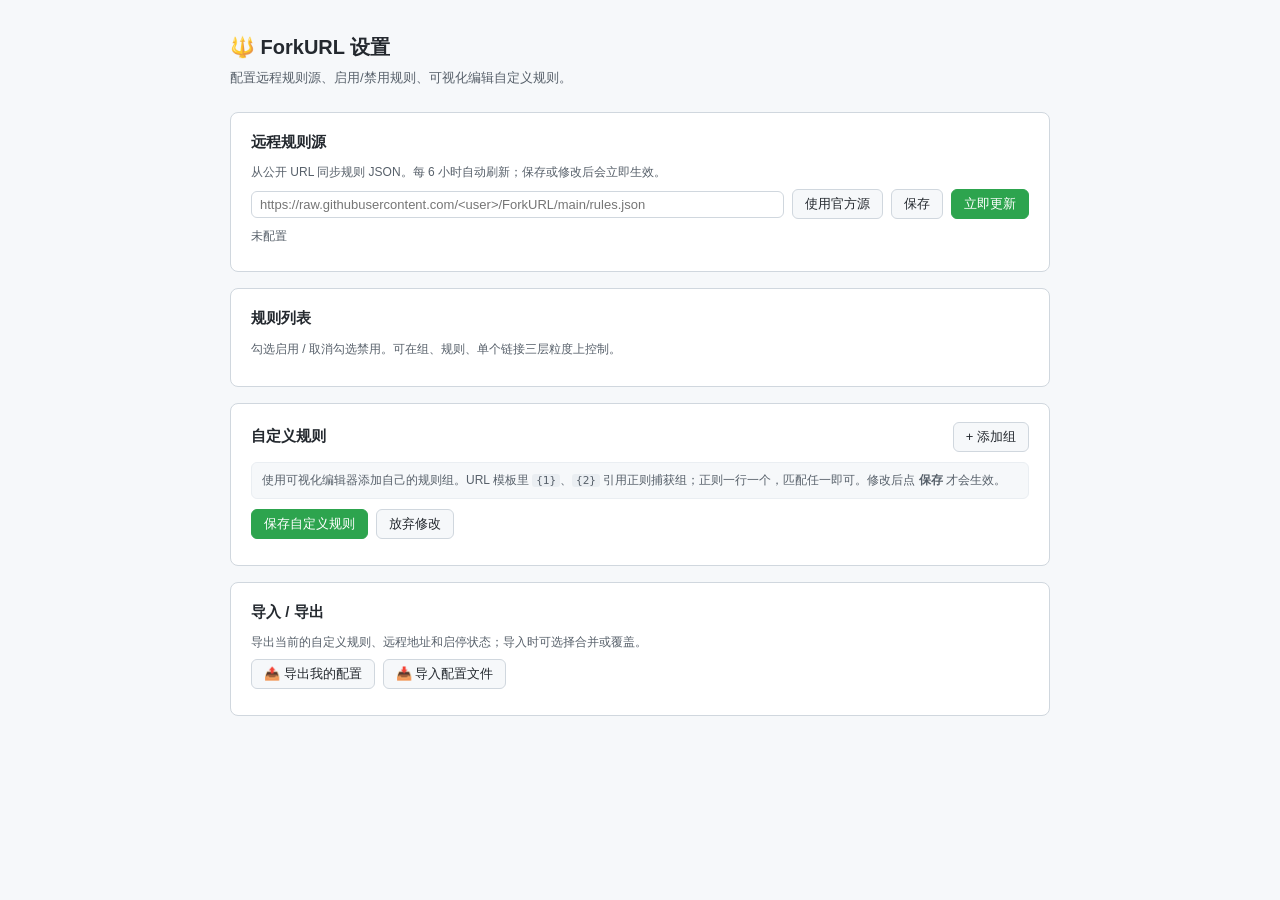
==== options.html @ ef034750 "Brand as ForkURL + bundled icon library + visual icon picker - Rebrand: extension name, popup/option" ====
<!DOCTYPE html>
<html lang="zh">
<head>
<meta charset="UTF-8">
<title>ForkURL · 设置</title>
<style>
  * { box-sizing: border-box; margin: 0; padding: 0; }
  body {
    font-family: -apple-system, BlinkMacSystemFont, 'Segoe UI', sans-serif;
    background: #f6f8fa;
    color: #24292f;
    padding: 32px 16px 80px;
    font-size: 14px;
    line-height: 1.5;
  }
  .wrap { max-width: 820px; margin: 0 auto; }
  h1 { font-size: 20px; margin-bottom: 6px; }
  .sub { color: #57606a; margin-bottom: 24px; font-size: 13px; }
  .card {
    background: #fff;
    border: 1px solid #d0d7de;
    border-radius: 8px;
    padding: 18px 20px;
    margin-bottom: 16px;
  }
  .card h2 { font-size: 15px; margin-bottom: 10px; display: flex; align-items: center; gap: 8px; }
  .card h2 .actions { margin-left: auto; display: flex; gap: 6px; }
  .row { display: flex; gap: 8px; align-items: center; margin-bottom: 8px; flex-wrap: wrap; }
  input[type=text], input[type=url], textarea, select {
    flex: 1;
    padding: 5px 8px;
    border: 1px solid #d0d7de;
    border-radius: 6px;
    font-size: 13px;
    font-family: inherit;
    background: #fff;
    color: #24292f;
    min-width: 0;
  }
  textarea { font-family: ui-monospace, SFMono-Regular, Menlo, monospace; font-size: 12px; min-height: 56px; resize: vertical; }
  button {
    padding: 5px 12px;
    border: 1px solid #d0d7de;
    background: #f6f8fa;
    border-radius: 6px;
    cursor: pointer;
    font-size: 13px;
    color: #24292f;
    white-space: nowrap;
  }
  button:hover { background: #eef0f2; }
  button.primary { background: #2da44e; border-color: #2da44e; color: white; }
  button.primary:hover { background: #2c974b; }
  button.subtle { background: transparent; border-color: transparent; color: #57606a; padding: 2px 6px; }
  button.subtle:hover { background: #eef0f2; color: #24292f; }
  button.danger { color: #cf222e; }
  button.danger:hover { background: #ffebe9; }
  .meta { font-size: 12px; color: #57606a; }
  .meta.error { color: #cf222e; }
  .meta.ok { color: #1a7f37; }

  details.group {
    border: 1px solid #d0d7de;
    border-radius: 6px;
    margin-bottom: 8px;
    background: #fff;
  }
  details.group > summary {
    padding: 8px 12px;
    cursor: pointer;
    font-weight: 600;
    list-style: none;
    display: flex;
    align-items: center;
    gap: 8px;
  }
  details.group > summary::-webkit-details-marker { display: none; }
  details.group > summary::before {
    content: '▸';
    font-size: 10px;
    color: #57606a;
    transition: transform .15s ease;
  }
  details.group[open] > summary::before { transform: rotate(90deg); }
  .group-body { padding: 6px 12px 12px 28px; border-top: 1px solid #eaeef2; }
  .rule { padding: 8px 0; border-bottom: 1px dashed #eaeef2; }
  .rule:last-child { border-bottom: none; }
  .rule-head { display: flex; align-items: center; gap: 8px; margin-bottom: 4px; }
  .rule-name { font-weight: 600; font-size: 13px; }
  .rule-pat { font-family: ui-monospace, monospace; font-size: 11px; color: #57606a; }
  .links { padding-left: 18px; display: flex; flex-direction: column; gap: 2px; }
  .link-row { display: flex; align-items: center; gap: 6px; font-size: 12px; }
  .link-row .desc { color: #57606a; font-size: 11px; }
  label.cb { display: inline-flex; align-items: center; gap: 4px; cursor: pointer; }
  .badge {
    display: inline-block; padding: 1px 6px; border-radius: 10px;
    background: #ddf4ff; color: #0969da; font-size: 11px;
  }

  /* Structured custom editor */
  .cgroup {
    border: 1px solid #d0d7de;
    border-radius: 8px;
    margin-bottom: 12px;
    background: #fafbfc;
  }
  .cgroup-head {
    display: flex; gap: 6px; align-items: center;
    padding: 8px 12px;
    border-bottom: 1px solid #eaeef2;
    background: #f6f8fa;
    border-radius: 8px 8px 0 0;
  }
  .cgroup-head input { background: #fff; }
  .cgroup-head .name-input { flex: 2; font-weight: 600; }
  .cgroup-head .id-input { flex: 1; font-family: ui-monospace, monospace; font-size: 12px; }
  .cgroup-body { padding: 8px 12px; }

  .crule {
    border: 1px solid #eaeef2;
    border-radius: 6px;
    padding: 8px 10px;
    margin-bottom: 8px;
    background: #fff;
  }
  .crule-head { display: flex; gap: 6px; align-items: center; margin-bottom: 6px; }
  .crule-head .name-input { flex: 2; font-weight: 600; }
  .crule-head .id-input { flex: 1; font-family: ui-monospace, monospace; font-size: 12px; }

  .field { display: flex; gap: 8px; align-items: flex-start; margin: 4px 0; }
  .field > label { width: 88px; padding-top: 4px; font-size: 12px; color: #57606a; flex-shrink: 0; }

  .clink {
    display: grid;
    grid-template-columns: 36px 110px 1fr 130px auto;
    gap: 6px;
    align-items: center;
    padding: 4px 0;
  }
  .clink input { padding: 4px 6px; font-size: 12px; }
  .clink .icon-input { text-align: center; }
  .clink .url-input { font-family: ui-monospace, monospace; }

  .empty-hint {
    padding: 16px;
    text-align: center;
    color: #57606a;
    font-size: 12px;
    border: 1px dashed #d0d7de;
    border-radius: 6px;
  }
  .help {
    font-size: 12px; color: #57606a; line-height: 1.6;
    background: #f6f8fa; border: 1px solid #eaeef2; border-radius: 6px;
    padding: 8px 10px; margin-bottom: 10px;
  }
  .help code { background: #eaeef2; padding: 0 4px; border-radius: 3px; font-size: 11px; }

  .icon-btn {
    display: inline-flex; align-items: center; justify-content: center;
    width: 32px; height: 28px;
    border: 1px solid #d0d7de; border-radius: 6px;
    background: #fff; cursor: pointer; padding: 0;
    font-size: 16px; line-height: 1;
  }
  .icon-btn:hover { border-color: #0969da; }
  .icon-btn svg { width: 16px; height: 16px; }
  .preview-icon { display: inline-flex; align-items: center; justify-content: center; width: 18px; }
  .preview-icon svg { width: 14px; height: 14px; }

  /* Icon picker modal */
  .ip-modal { position: fixed; inset: 0; display: none; z-index: 9999; }
  .ip-modal.open { display: block; }
  .ip-backdrop { position: absolute; inset: 0; background: rgba(0,0,0,0.4); }
  .ip-dialog {
    position: absolute; top: 50%; left: 50%; transform: translate(-50%,-50%);
    width: min(640px, 92vw); max-height: 80vh;
    background: #fff; border-radius: 10px; padding: 16px;
    display: flex; flex-direction: column; gap: 10px;
    box-shadow: 0 20px 60px rgba(0,0,0,0.25);
  }
  .ip-head { display: flex; justify-content: space-between; align-items: center; }
  .ip-close { border: none; background: transparent; font-size: 22px; cursor: pointer; color: #57606a; }
  .ip-tabs { display: flex; gap: 4px; }
  .ip-tab {
    padding: 4px 10px; border: 1px solid #d0d7de; border-radius: 16px;
    background: #f6f8fa; cursor: pointer; font-size: 12px;
  }
  .ip-tab.active { background: #0969da; color: white; border-color: #0969da; }
  .ip-search {
    padding: 7px 10px; border: 1px solid #d0d7de; border-radius: 6px;
    font-size: 13px; width: 100%;
  }
  .ip-grid {
    display: grid; grid-template-columns: repeat(auto-fill, minmax(72px, 1fr));
    gap: 6px; overflow-y: auto; flex: 1; padding: 4px; min-height: 200px;
  }
  .ip-cell {
    display: flex; flex-direction: column; align-items: center; gap: 4px;
    padding: 8px 4px; border: 1px solid transparent; border-radius: 6px;
    background: transparent; cursor: pointer; font-size: 10px; color: #57606a;
  }
  .ip-cell:hover { background: #f6f8fa; border-color: #d0d7de; color: #0969da; }
  .ip-cell-icon {
    font-size: 22px; height: 26px;
    display: inline-flex; align-items: center; justify-content: center;
  }
  .ip-cell-icon svg { width: 22px; height: 22px; }
  .ip-cell-label {
    max-width: 100%; overflow: hidden; text-overflow: ellipsis; white-space: nowrap;
  }
  .ip-foot {
    display: flex; justify-content: space-between; font-size: 11px; color: #57606a;
    border-top: 1px solid #eaeef2; padding-top: 8px;
  }
  .ip-foot a { color: #0969da; text-decoration: none; }
  .ip-custom-ok.primary {
    background: #2da44e; border-color: #2da44e; color: white;
  }

  @media (prefers-color-scheme: dark) {
    body { background: #0d1117; color: #c9d1d9; }
    .card, details.group, input, textarea, select, button { background: #161b22; border-color: #30363d; color: #c9d1d9; }
    button:hover { background: #21262d; }
    .group-body, .rule, .crule, .cgroup-head { border-color: #21262d; }
    .cgroup, .help { background: #0d1117; border-color: #30363d; }
    .cgroup-head { background: #161b22; }
    .crule { background: #161b22; }
    .meta, .desc, .rule-pat, summary::before, .field > label, .empty-hint, .help { color: #8b949e; }
    .help code { background: #21262d; }
    button.subtle:hover { background: #21262d; color: #c9d1d9; }
    .icon-btn { background: #161b22; border-color: #30363d; }
    .icon-btn:hover { border-color: #58a6ff; }
    .ip-dialog { background: #161b22; box-shadow: 0 20px 60px rgba(0,0,0,0.6); }
    .ip-tab { background: #0d1117; border-color: #30363d; color: #c9d1d9; }
    .ip-tab.active { background: #1f6feb; border-color: #1f6feb; }
    .ip-search { background: #0d1117; border-color: #30363d; color: #c9d1d9; }
    .ip-cell { color: #8b949e; }
    .ip-cell:hover { background: #21262d; border-color: #30363d; color: #58a6ff; }
    .ip-foot { border-top-color: #30363d; color: #8b949e; }
    .ip-foot a { color: #58a6ff; }
  }
</style>
</head>
<body>
<div class="wrap">
  <h1>🔱 ForkURL 设置</h1>
  <p class="sub">配置远程规则源、启用/禁用规则、可视化编辑自定义规则。</p>

  <div class="card">
    <h2>远程规则源</h2>
    <p class="meta" style="margin-bottom:8px">从公开 URL 同步规则 JSON。每 6 小时自动刷新；保存或修改后会立即生效。</p>
    <div class="row">
      <input id="remote-url" type="url" placeholder="https://raw.githubusercontent.com/<user>/ForkURL/main/rules.json">
      <button id="use-default-source">使用官方源</button>
      <button id="save-url">保存</button>
      <button id="refresh-url" class="primary">立即更新</button>
    </div>
    <div class="row">
      <span id="remote-status" class="meta">未配置</span>
    </div>
  </div>

  <div class="card">
    <h2>规则列表</h2>
    <p class="meta" style="margin-bottom:10px">勾选启用 / 取消勾选禁用。可在组、规则、单个链接三层粒度上控制。</p>
    <div id="rule-tree"></div>
  </div>

  <div class="card">
    <h2>
      自定义规则
      <span class="actions">
        <button id="add-group">+ 添加组</button>
      </span>
    </h2>
    <div class="help">
      使用可视化编辑器添加自己的规则组。URL 模板里 <code>{1}</code>、<code>{2}</code> 引用正则捕获组；正则一行一个，匹配任一即可。修改后点 <strong>保存</strong> 才会生效。
    </div>
    <div id="custom-editor"></div>
    <div class="row" style="margin-top:8px">
      <button id="save-custom" class="primary">保存自定义规则</button>
      <button id="reset-custom">放弃修改</button>
      <span id="custom-status" class="meta"></span>
    </div>
  </div>

  <div class="card">
    <h2>导入 / 导出</h2>
    <p class="meta" style="margin-bottom:8px">导出当前的自定义规则、远程地址和启停状态；导入时可选择合并或覆盖。</p>
    <div class="row">
      <button id="export-btn">📤 导出我的配置</button>
      <button id="import-btn">📥 导入配置文件</button>
      <input id="import-file" type="file" accept="application/json" style="display:none">
      <span id="io-status" class="meta"></span>
    </div>
  </div>
</div>
<script type="module" src="options.js"></script>
</body>
</html>
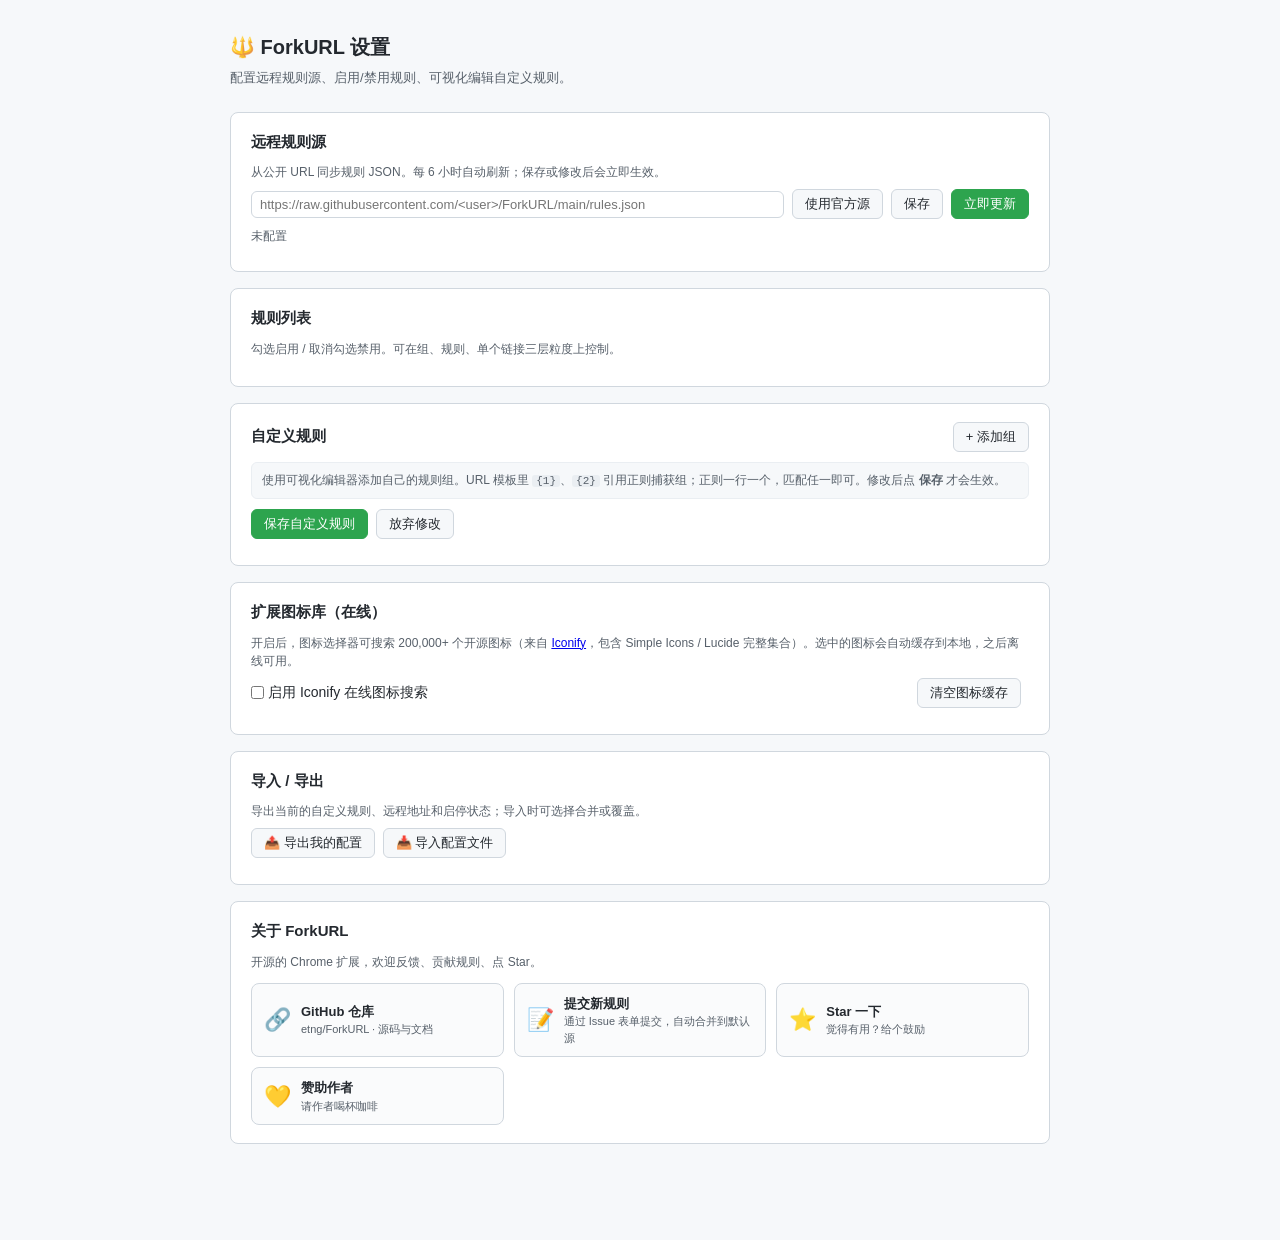
==== commit 7bf4314c: "Iconify online lib, issue-based rule submission, build script, new logo Icon system: - Bundled libra" ====
--- a/options.html
+++ b/options.html
@@ -155,6 +155,25 @@
     padding: 8px 10px; margin-bottom: 10px;
   }
   .help code { background: #eaeef2; padding: 0 4px; border-radius: 3px; font-size: 11px; }
+
+  .cta-row {
+    display: grid;
+    grid-template-columns: repeat(auto-fit, minmax(200px, 1fr));
+    gap: 10px;
+  }
+  .cta {
+    display: flex; align-items: center; gap: 10px;
+    padding: 10px 12px;
+    border: 1px solid #d0d7de; border-radius: 8px;
+    text-decoration: none; color: #24292f;
+    background: #fafbfc;
+    transition: border-color .15s, transform .1s;
+  }
+  .cta:hover { border-color: #0969da; transform: translateY(-1px); }
+  .cta-icon { font-size: 22px; flex-shrink: 0; }
+  .cta-text { display: flex; flex-direction: column; min-width: 0; }
+  .cta-text strong { font-size: 13px; }
+  .cta-text span { font-size: 11px; color: #57606a; }
 
   .icon-btn {
     display: inline-flex; align-items: center; justify-content: center;
@@ -239,6 +258,9 @@
     .ip-cell:hover { background: #21262d; border-color: #30363d; color: #58a6ff; }
     .ip-foot { border-top-color: #30363d; color: #8b949e; }
     .ip-foot a { color: #58a6ff; }
+    .cta { background: #0d1117; border-color: #30363d; color: #c9d1d9; }
+    .cta:hover { border-color: #58a6ff; }
+    .cta-text span { color: #8b949e; }
   }
 </style>
 </head>
@@ -286,6 +308,17 @@
   </div>
 
   <div class="card">
+    <h2>扩展图标库（在线）</h2>
+    <p class="meta" style="margin-bottom:8px">开启后，图标选择器可搜索 200,000+ 个开源图标（来自 <a href="https://iconify.design" target="_blank">Iconify</a>，包含 Simple Icons / Lucide 完整集合）。选中的图标会自动缓存到本地，之后离线可用。</p>
+    <div class="row">
+      <label class="cb"><input type="checkbox" id="ext-icons-toggle"> <span>启用 Iconify 在线图标搜索</span></label>
+      <span style="flex:1"></span>
+      <button id="clear-icon-cache">清空图标缓存</button>
+      <span id="icon-cache-meta" class="meta"></span>
+    </div>
+  </div>
+
+  <div class="card">
     <h2>导入 / 导出</h2>
     <p class="meta" style="margin-bottom:8px">导出当前的自定义规则、远程地址和启停状态；导入时可选择合并或覆盖。</p>
     <div class="row">
@@ -295,6 +328,29 @@
       <span id="io-status" class="meta"></span>
     </div>
   </div>
+
+  <div class="card cta-card">
+    <h2>关于 ForkURL</h2>
+    <p class="meta" style="margin-bottom:12px">开源的 Chrome 扩展，欢迎反馈、贡献规则、点 Star。</p>
+    <div class="cta-row">
+      <a class="cta" href="https://github.com/etng/ForkURL" target="_blank">
+        <span class="cta-icon">🔗</span>
+        <span class="cta-text"><strong>GitHub 仓库</strong><span>etng/ForkURL · 源码与文档</span></span>
+      </a>
+      <a class="cta" href="https://github.com/etng/ForkURL/issues/new?template=submit-rule.yml" target="_blank">
+        <span class="cta-icon">📝</span>
+        <span class="cta-text"><strong>提交新规则</strong><span>通过 Issue 表单提交，自动合并到默认源</span></span>
+      </a>
+      <a class="cta" href="https://github.com/etng/ForkURL" target="_blank" id="star-cta">
+        <span class="cta-icon">⭐</span>
+        <span class="cta-text"><strong>Star 一下</strong><span>觉得有用？给个鼓励</span></span>
+      </a>
+      <a class="cta" href="https://github.com/sponsors/etng" target="_blank">
+        <span class="cta-icon">💛</span>
+        <span class="cta-text"><strong>赞助作者</strong><span>请作者喝杯咖啡</span></span>
+      </a>
+    </div>
+  </div>
 </div>
 <script type="module" src="options.js"></script>
 </body>
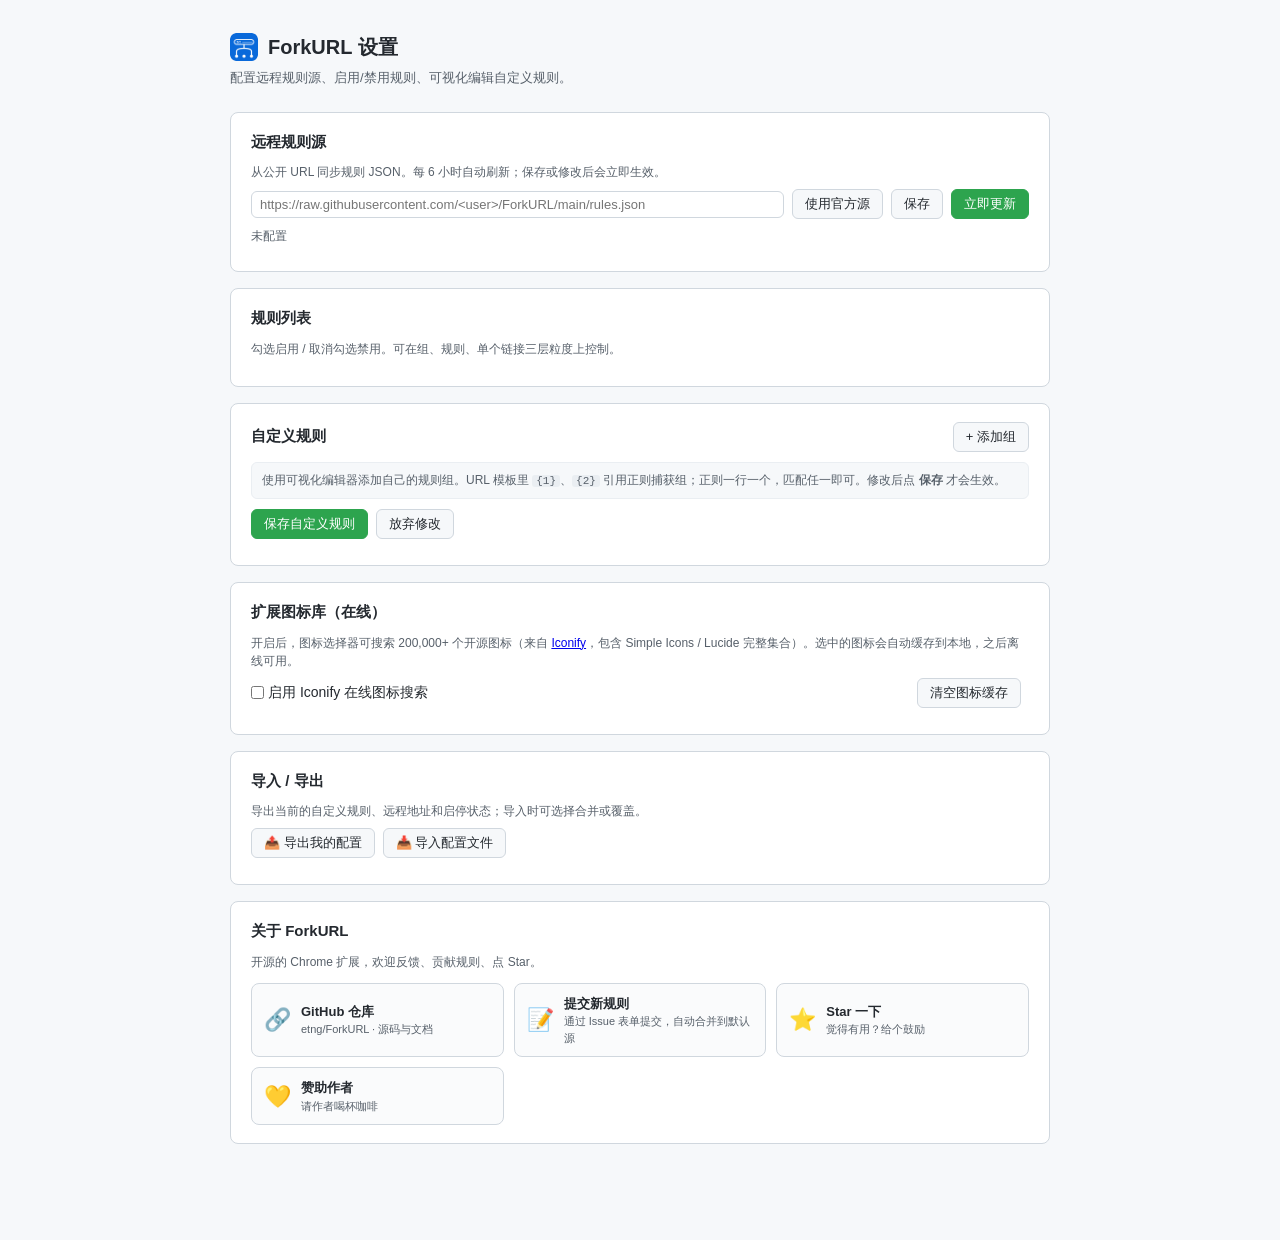
==== commit 4214aed6: "Use the toolbar icon as the in-extension brand mark Replaced the trident emoji (🔱) in the popup and " ====
--- a/options.html
+++ b/options.html
@@ -14,7 +14,8 @@
     line-height: 1.5;
   }
   .wrap { max-width: 820px; margin: 0 auto; }
-  h1 { font-size: 20px; margin-bottom: 6px; }
+  h1 { font-size: 20px; margin-bottom: 6px; display: flex; align-items: center; gap: 10px; }
+  .brand-icon { width: 28px; height: 28px; border-radius: 6px; }
   .sub { color: #57606a; margin-bottom: 24px; font-size: 13px; }
   .card {
     background: #fff;
@@ -123,7 +124,18 @@
     margin-bottom: 8px;
     background: #fff;
   }
-  .crule-head { display: flex; gap: 6px; align-items: center; margin-bottom: 6px; }
+  .crule-head { display: flex; gap: 6px; align-items: center; margin-bottom: 6px; flex-wrap: wrap; }
+  .rule-validator {
+    margin-top: 8px; padding: 8px 10px;
+    border: 1px dashed #d0d7de; border-radius: 6px;
+    background: #f6f8fa;
+  }
+  .rule-validator a { color: #0969da; text-decoration: none; }
+  .rule-validator a:hover { text-decoration: underline; }
+  @media (prefers-color-scheme: dark) {
+    .rule-validator { background: #0d1117; border-color: #30363d; }
+    .rule-validator a { color: #58a6ff; }
+  }
   .crule-head .name-input { flex: 2; font-weight: 600; }
   .crule-head .id-input { flex: 1; font-family: ui-monospace, monospace; font-size: 12px; }
 
@@ -266,7 +278,7 @@
 </head>
 <body>
 <div class="wrap">
-  <h1>🔱 ForkURL 设置</h1>
+  <h1><img src="icons/icon128.png" alt="" class="brand-icon"> ForkURL 设置</h1>
   <p class="sub">配置远程规则源、启用/禁用规则、可视化编辑自定义规则。</p>
 
   <div class="card">
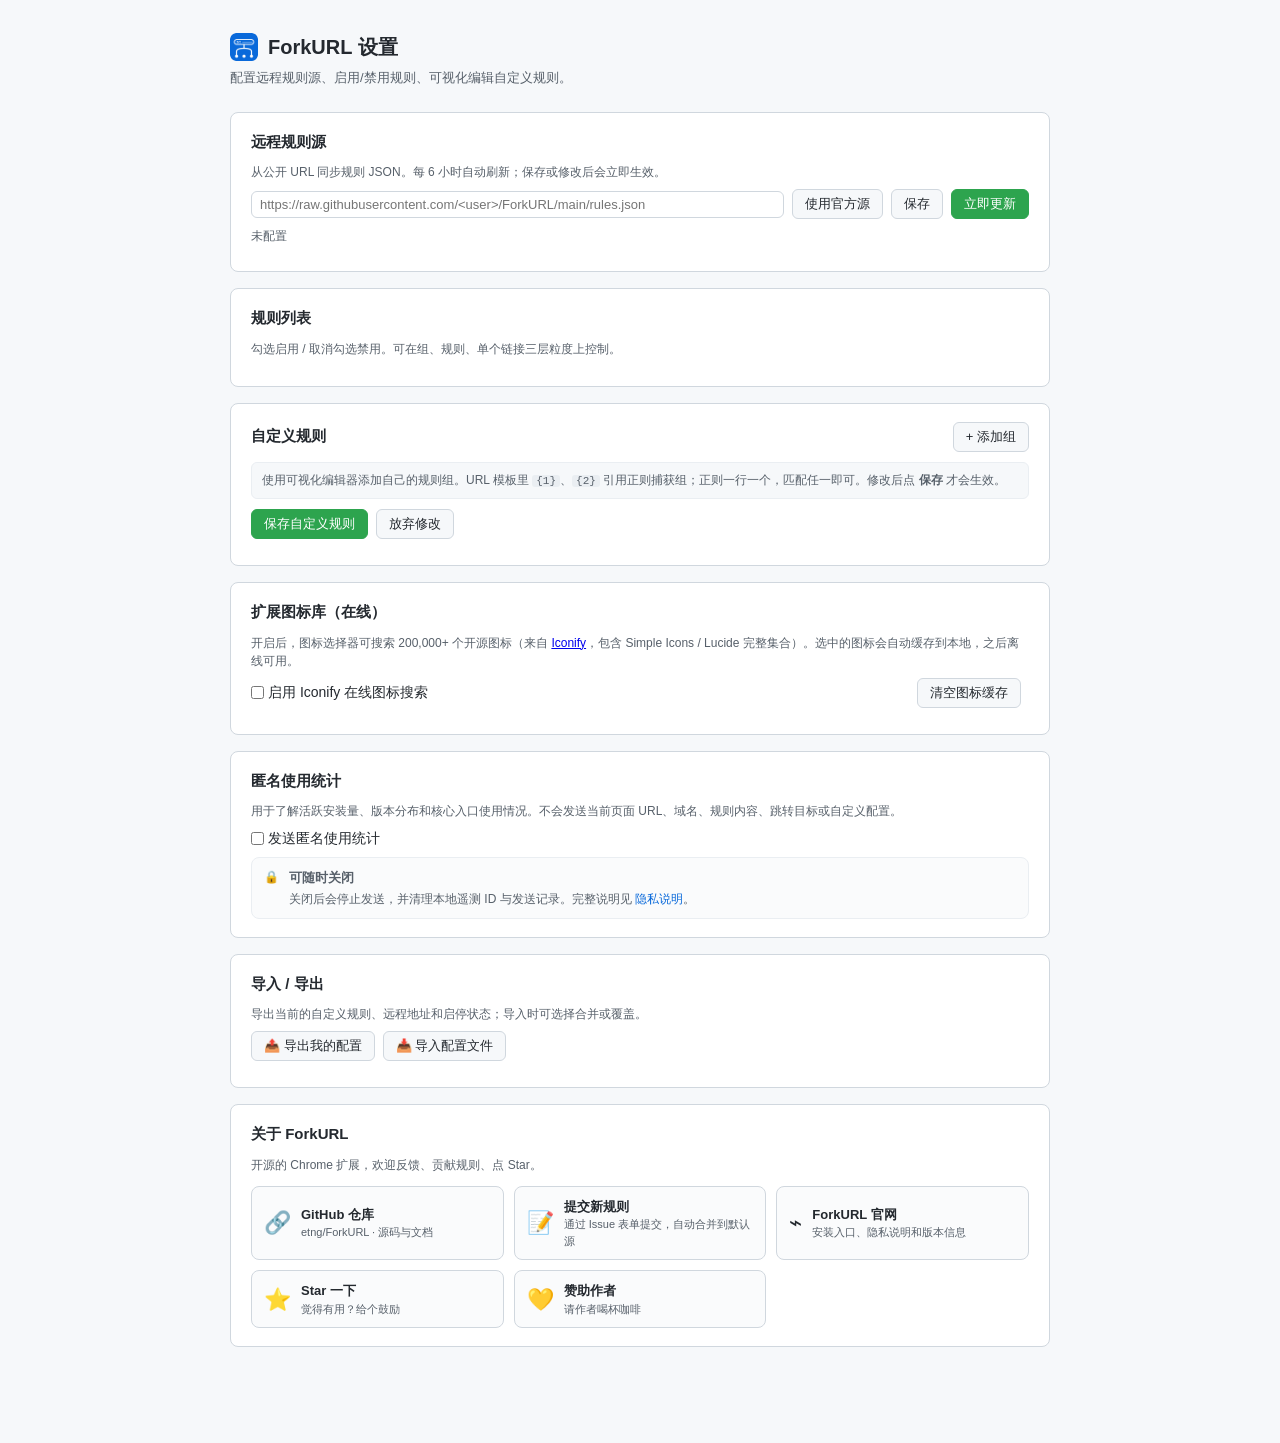
==== commit 114b12a5: "feat: ✨ add site telemetry and expanded default rules" ====
--- a/options.html
+++ b/options.html
@@ -186,6 +186,31 @@
   .cta-text { display: flex; flex-direction: column; min-width: 0; }
   .cta-text strong { font-size: 13px; }
   .cta-text span { font-size: 11px; color: #57606a; }
+
+  .privacy-note {
+    display: flex;
+    gap: 10px;
+    align-items: flex-start;
+    padding: 10px 12px;
+    border: 1px solid #eaeef2;
+    border-radius: 8px;
+    background: #fafbfc;
+  }
+  .privacy-note strong {
+    display: block;
+    margin-bottom: 2px;
+    font-size: 13px;
+  }
+  .privacy-note span {
+    display: block;
+    color: #57606a;
+    font-size: 12px;
+  }
+  .privacy-note a {
+    color: #0969da;
+    text-decoration: none;
+  }
+  .privacy-note a:hover { text-decoration: underline; }
 
   .icon-btn {
     display: inline-flex; align-items: center; justify-content: center;
@@ -273,6 +298,9 @@
     .cta { background: #0d1117; border-color: #30363d; color: #c9d1d9; }
     .cta:hover { border-color: #58a6ff; }
     .cta-text span { color: #8b949e; }
+    .privacy-note { background: #0d1117; border-color: #30363d; }
+    .privacy-note span { color: #8b949e; }
+    .privacy-note a { color: #58a6ff; }
   }
 </style>
 </head>
@@ -327,6 +355,22 @@
       <span style="flex:1"></span>
       <button id="clear-icon-cache">清空图标缓存</button>
       <span id="icon-cache-meta" class="meta"></span>
+    </div>
+  </div>
+
+  <div class="card">
+    <h2>匿名使用统计</h2>
+    <p class="meta" style="margin-bottom:8px">用于了解活跃安装量、版本分布和核心入口使用情况。不会发送当前页面 URL、域名、规则内容、跳转目标或自定义配置。</p>
+    <div class="row">
+      <label class="cb"><input type="checkbox" id="telemetry-toggle"> <span>发送匿名使用统计</span></label>
+      <span id="telemetry-status" class="meta"></span>
+    </div>
+    <div class="privacy-note">
+      <span aria-hidden="true">🔒</span>
+      <span>
+        <strong>可随时关闭</strong>
+        <span>关闭后会停止发送，并清理本地遥测 ID 与发送记录。完整说明见 <a href="https://forkurl.0o666.xyz/privacy.html" target="_blank" rel="noopener noreferrer">隐私说明</a>。</span>
+      </span>
     </div>
   </div>
 
@@ -353,6 +397,10 @@
         <span class="cta-icon">📝</span>
         <span class="cta-text"><strong>提交新规则</strong><span>通过 Issue 表单提交，自动合并到默认源</span></span>
       </a>
+      <a class="cta" href="https://forkurl.0o666.xyz/" target="_blank">
+        <span class="cta-icon">⌁</span>
+        <span class="cta-text"><strong>ForkURL 官网</strong><span>安装入口、隐私说明和版本信息</span></span>
+      </a>
       <a class="cta" href="https://github.com/etng/ForkURL" target="_blank" id="star-cta">
         <span class="cta-icon">⭐</span>
         <span class="cta-text"><strong>Star 一下</strong><span>觉得有用？给个鼓励</span></span>
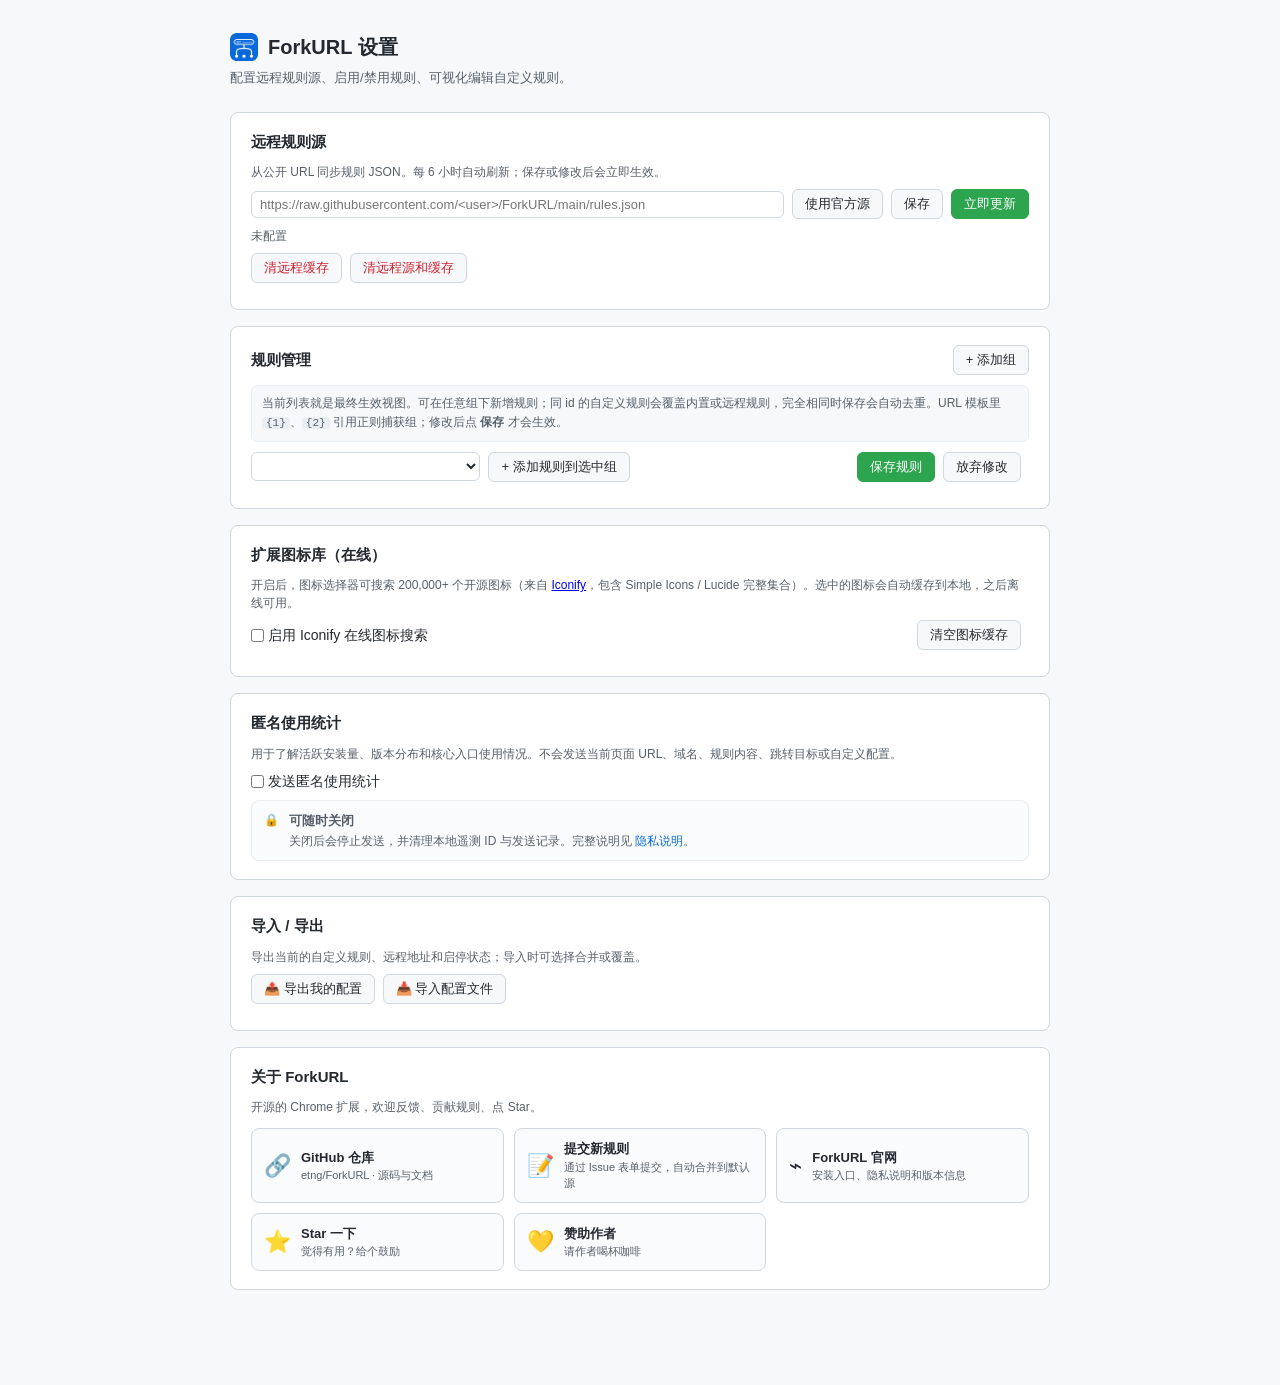
==== commit 26ec7d0f: "feat(rules): ✨ unify rule management and refresh defaults" ====
--- a/options.html
+++ b/options.html
@@ -38,6 +38,11 @@
     color: #24292f;
     min-width: 0;
   }
+  input:disabled {
+    color: #57606a;
+    background: #f6f8fa;
+    cursor: not-allowed;
+  }
   textarea { font-family: ui-monospace, SFMono-Regular, Menlo, monospace; font-size: 12px; min-height: 56px; resize: vertical; }
   button {
     padding: 5px 12px;
@@ -87,6 +92,7 @@
   .rule { padding: 8px 0; border-bottom: 1px dashed #eaeef2; }
   .rule:last-child { border-bottom: none; }
   .rule-head { display: flex; align-items: center; gap: 8px; margin-bottom: 4px; }
+  .rule-main { flex: 1; min-width: 0; display: flex; align-items: center; gap: 8px; flex-wrap: wrap; }
   .rule-name { font-weight: 600; font-size: 13px; }
   .rule-pat { font-family: ui-monospace, monospace; font-size: 11px; color: #57606a; }
   .links { padding-left: 18px; display: flex; flex-direction: column; gap: 2px; }
@@ -97,6 +103,19 @@
     display: inline-block; padding: 1px 6px; border-radius: 10px;
     background: #ddf4ff; color: #0969da; font-size: 11px;
   }
+  .source-badge {
+    display: inline-flex; align-items: center; flex-shrink: 0;
+    padding: 1px 7px; border-radius: 999px;
+    border: 1px solid #d0d7de;
+    background: #f6f8fa; color: #57606a;
+    font-size: 11px; font-weight: 500;
+  }
+  .source-badge.custom { border-color: #bf8700; background: #fff8c5; color: #7d4e00; }
+  .source-badge.modified { border-color: #2da44e; background: #dafbe1; color: #116329; }
+  .source-badge.draft { border-color: #0969da; background: #ddf4ff; color: #0969da; }
+  .group-title-editor { display: flex; gap: 6px; flex: 1; min-width: 0; }
+  .group-title-editor .name-input { flex: 2; font-weight: 600; }
+  .group-title-editor .id-input { flex: 1; font-family: ui-monospace, monospace; font-size: 12px; }
 
   /* Structured custom editor */
   .cgroup {
@@ -123,6 +142,10 @@
     padding: 8px 10px;
     margin-bottom: 8px;
     background: #fff;
+  }
+  .crule.focus-flash {
+    border-color: #2da44e;
+    box-shadow: 0 0 0 3px rgba(45,164,78,0.16);
   }
   .crule-head { display: flex; gap: 6px; align-items: center; margin-bottom: 6px; flex-wrap: wrap; }
   .rule-validator {
@@ -277,12 +300,17 @@
   @media (prefers-color-scheme: dark) {
     body { background: #0d1117; color: #c9d1d9; }
     .card, details.group, input, textarea, select, button { background: #161b22; border-color: #30363d; color: #c9d1d9; }
+    input:disabled { background: #0d1117; color: #8b949e; }
     button:hover { background: #21262d; }
     .group-body, .rule, .crule, .cgroup-head { border-color: #21262d; }
     .cgroup, .help { background: #0d1117; border-color: #30363d; }
     .cgroup-head { background: #161b22; }
     .crule { background: #161b22; }
     .meta, .desc, .rule-pat, summary::before, .field > label, .empty-hint, .help { color: #8b949e; }
+    .source-badge { background: #0d1117; border-color: #30363d; color: #8b949e; }
+    .source-badge.custom { background: #332600; border-color: #9a6700; color: #eac54f; }
+    .source-badge.modified { background: #082b16; border-color: #238636; color: #7ee787; }
+    .source-badge.draft { background: #0b2a45; border-color: #1f6feb; color: #79c0ff; }
     .help code { background: #21262d; }
     button.subtle:hover { background: #21262d; color: #c9d1d9; }
     .icon-btn { background: #161b22; border-color: #30363d; }
@@ -321,30 +349,31 @@
     <div class="row">
       <span id="remote-status" class="meta">未配置</span>
     </div>
-  </div>
-
-  <div class="card">
-    <h2>规则列表</h2>
-    <p class="meta" style="margin-bottom:10px">勾选启用 / 取消勾选禁用。可在组、规则、单个链接三层粒度上控制。</p>
-    <div id="rule-tree"></div>
+    <div class="row">
+      <button id="clear-remote-cache" class="danger">清远程缓存</button>
+      <button id="disconnect-remote-source" class="danger">清远程源和缓存</button>
+    </div>
   </div>
 
   <div class="card">
     <h2>
-      自定义规则
+      规则管理
       <span class="actions">
         <button id="add-group">+ 添加组</button>
       </span>
     </h2>
     <div class="help">
-      使用可视化编辑器添加自己的规则组。URL 模板里 <code>{1}</code>、<code>{2}</code> 引用正则捕获组；正则一行一个，匹配任一即可。修改后点 <strong>保存</strong> 才会生效。
-    </div>
-    <div id="custom-editor"></div>
-    <div class="row" style="margin-top:8px">
-      <button id="save-custom" class="primary">保存自定义规则</button>
+      当前列表就是最终生效视图。可在任意组下新增规则；同 id 的自定义规则会覆盖内置或远程规则，完全相同时保存会自动去重。URL 模板里 <code>{1}</code>、<code>{2}</code> 引用正则捕获组；修改后点 <strong>保存</strong> 才会生效。
+    </div>
+    <div class="row">
+      <select id="add-rule-group"></select>
+      <button id="add-rule-to-group">+ 添加规则到选中组</button>
+      <span style="flex:1"></span>
+      <button id="save-custom" class="primary">保存规则</button>
       <button id="reset-custom">放弃修改</button>
       <span id="custom-status" class="meta"></span>
     </div>
+    <div id="rule-tree"></div>
   </div>
 
   <div class="card">
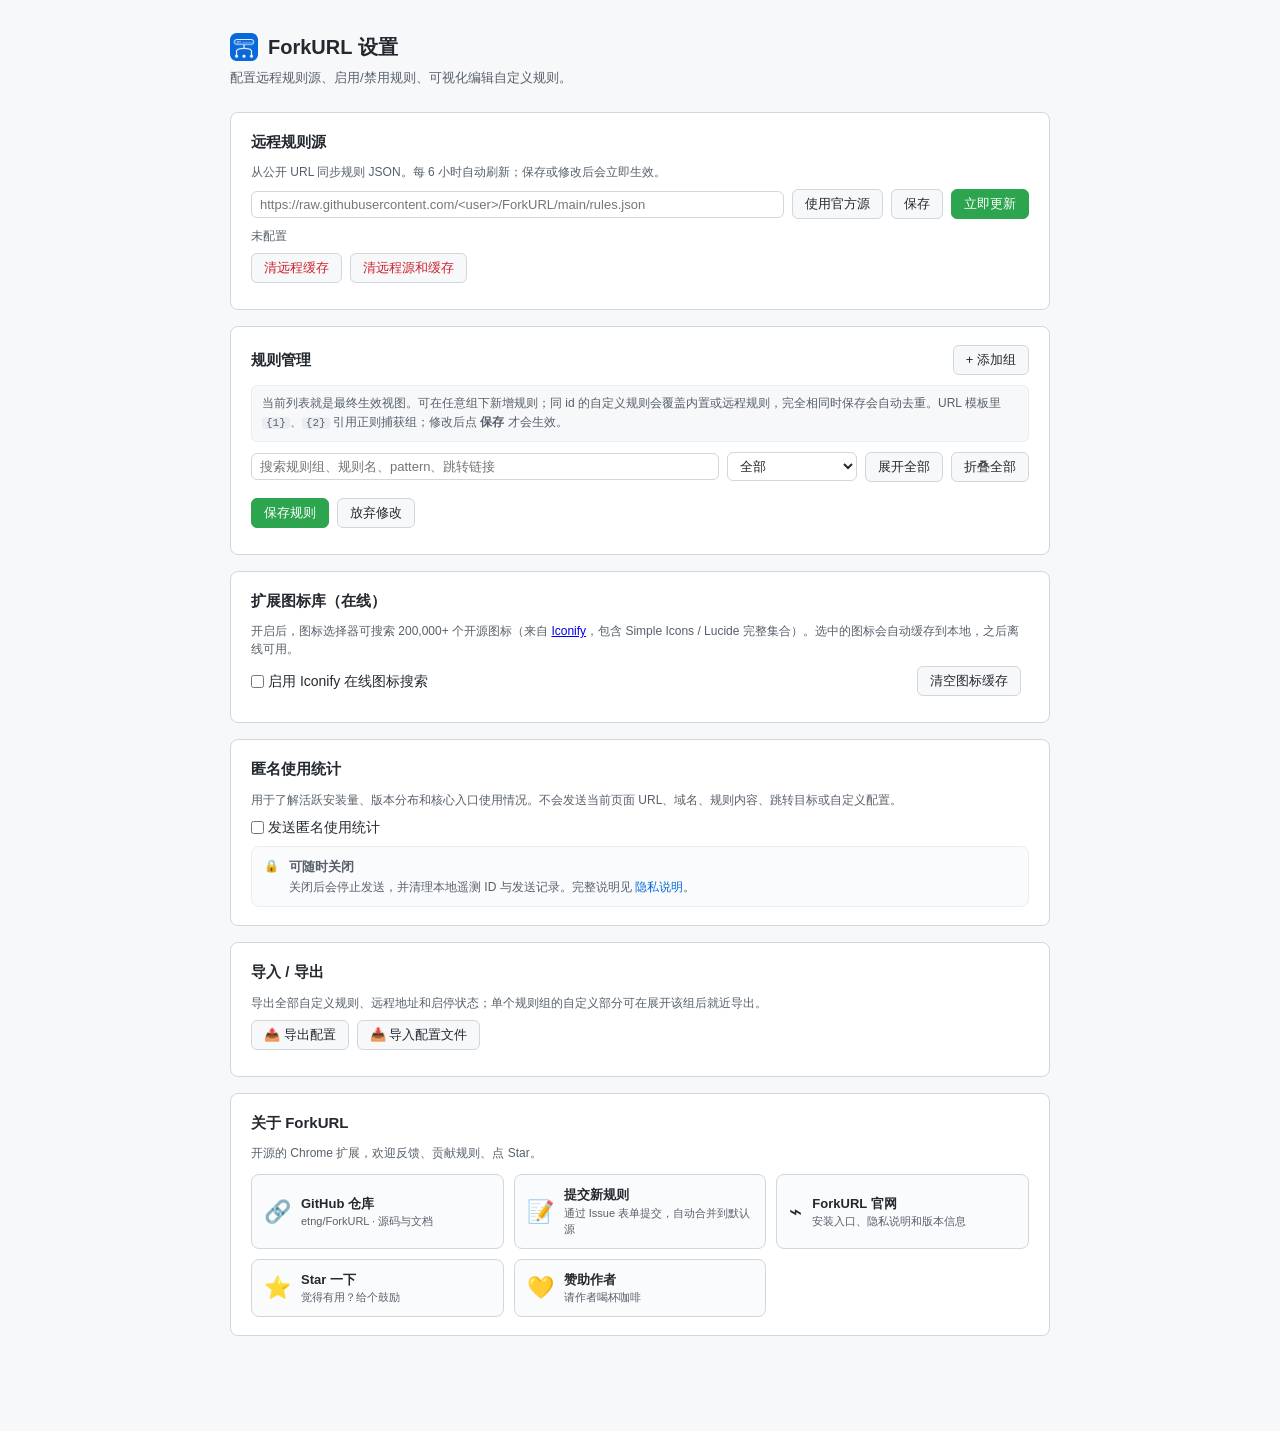
==== commit c38c7675: "feat(options): ✨ improve rule browsing and config export - add collapsed browsing, search and status" ====
--- a/options.html
+++ b/options.html
@@ -27,6 +27,14 @@
   .card h2 { font-size: 15px; margin-bottom: 10px; display: flex; align-items: center; gap: 8px; }
   .card h2 .actions { margin-left: auto; display: flex; gap: 6px; }
   .row { display: flex; gap: 8px; align-items: center; margin-bottom: 8px; flex-wrap: wrap; }
+  .rule-toolbar {
+    display: grid;
+    grid-template-columns: minmax(220px, 1fr) 130px auto auto;
+    gap: 8px;
+    align-items: center;
+    margin-bottom: 8px;
+  }
+  .rule-toolbar .meta { grid-column: 1 / -1; }
   input[type=text], input[type=url], textarea, select {
     flex: 1;
     padding: 5px 8px;
@@ -88,7 +96,39 @@
     transition: transform .15s ease;
   }
   details.group[open] > summary::before { transform: rotate(90deg); }
+  .group-summary-main {
+    display: flex;
+    align-items: center;
+    gap: 6px;
+    flex: 1;
+    min-width: 0;
+  }
+  .group-summary-name,
+  .group-summary-id {
+    min-width: 0;
+    overflow: hidden;
+    text-overflow: ellipsis;
+    white-space: nowrap;
+  }
+  .group-summary-name { flex-shrink: 0; max-width: 45%; }
+  .group-summary-id { flex: 1; }
   .group-body { padding: 6px 12px 12px 28px; border-top: 1px solid #eaeef2; }
+  .group-tools {
+    display: flex;
+    align-items: center;
+    gap: 6px;
+    flex-wrap: wrap;
+    padding-bottom: 8px;
+    margin-bottom: 2px;
+  }
+  .group-tools .group-title-editor {
+    flex: 1 1 280px;
+  }
+  .rule-actions {
+    display: inline-flex;
+    gap: 4px;
+    white-space: nowrap;
+  }
   .rule { padding: 8px 0; border-bottom: 1px dashed #eaeef2; }
   .rule:last-child { border-bottom: none; }
   .rule-head { display: flex; align-items: center; gap: 8px; margin-bottom: 4px; }
@@ -330,6 +370,10 @@
     .privacy-note span { color: #8b949e; }
     .privacy-note a { color: #58a6ff; }
   }
+  @media (max-width: 640px) {
+    .rule-toolbar { grid-template-columns: 1fr 1fr; }
+    .rule-toolbar input { grid-column: 1 / -1; }
+  }
 </style>
 </head>
 <body>
@@ -365,10 +409,19 @@
     <div class="help">
       当前列表就是最终生效视图。可在任意组下新增规则；同 id 的自定义规则会覆盖内置或远程规则，完全相同时保存会自动去重。URL 模板里 <code>{1}</code>、<code>{2}</code> 引用正则捕获组；修改后点 <strong>保存</strong> 才会生效。
     </div>
-    <div class="row">
-      <select id="add-rule-group"></select>
-      <button id="add-rule-to-group">+ 添加规则到选中组</button>
-      <span style="flex:1"></span>
+    <div class="rule-toolbar">
+      <input id="rule-search" type="text" placeholder="搜索规则组、规则名、pattern、跳转链接">
+      <select id="rule-status-filter" aria-label="规则状态筛选">
+        <option value="all">全部</option>
+        <option value="custom">自定义</option>
+        <option value="modified">已修改</option>
+        <option value="disabled">已禁用</option>
+      </select>
+      <button id="expand-all-rules">展开全部</button>
+      <button id="collapse-all-rules">折叠全部</button>
+      <span id="rule-browser-status" class="meta"></span>
+    </div>
+    <div class="row">
       <button id="save-custom" class="primary">保存规则</button>
       <button id="reset-custom">放弃修改</button>
       <span id="custom-status" class="meta"></span>
@@ -405,9 +458,9 @@
 
   <div class="card">
     <h2>导入 / 导出</h2>
-    <p class="meta" style="margin-bottom:8px">导出当前的自定义规则、远程地址和启停状态；导入时可选择合并或覆盖。</p>
-    <div class="row">
-      <button id="export-btn">📤 导出我的配置</button>
+    <p class="meta" style="margin-bottom:8px">导出全部自定义规则、远程地址和启停状态；单个规则组的自定义部分可在展开该组后就近导出。</p>
+    <div class="row">
+      <button id="export-btn">📤 导出配置</button>
       <button id="import-btn">📥 导入配置文件</button>
       <input id="import-file" type="file" accept="application/json" style="display:none">
       <span id="io-status" class="meta"></span>
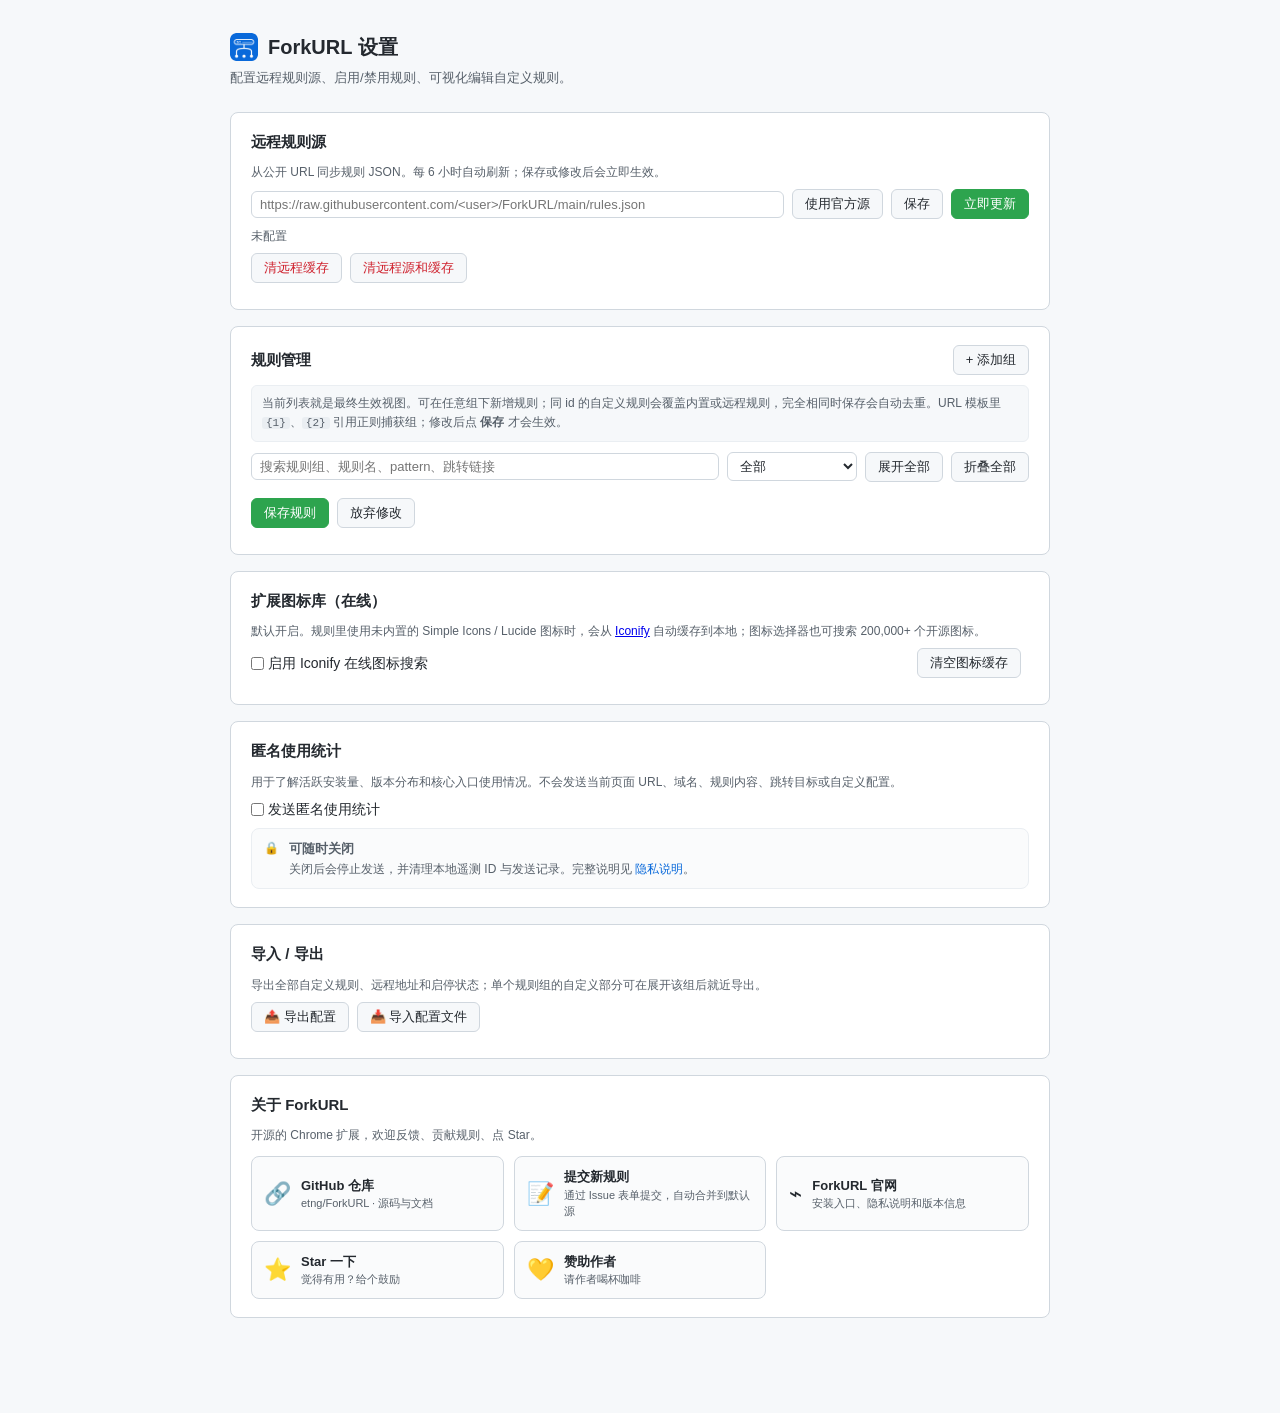
==== commit f1afa71c: "fix(icons): 🐛 enable online icon caching by default - default Iconify caching on unless the user exp" ====
--- a/options.html
+++ b/options.html
@@ -431,7 +431,7 @@
 
   <div class="card">
     <h2>扩展图标库（在线）</h2>
-    <p class="meta" style="margin-bottom:8px">开启后，图标选择器可搜索 200,000+ 个开源图标（来自 <a href="https://iconify.design" target="_blank">Iconify</a>，包含 Simple Icons / Lucide 完整集合）。选中的图标会自动缓存到本地，之后离线可用。</p>
+    <p class="meta" style="margin-bottom:8px">默认开启。规则里使用未内置的 Simple Icons / Lucide 图标时，会从 <a href="https://iconify.design" target="_blank">Iconify</a> 自动缓存到本地；图标选择器也可搜索 200,000+ 个开源图标。</p>
     <div class="row">
       <label class="cb"><input type="checkbox" id="ext-icons-toggle"> <span>启用 Iconify 在线图标搜索</span></label>
       <span style="flex:1"></span>
